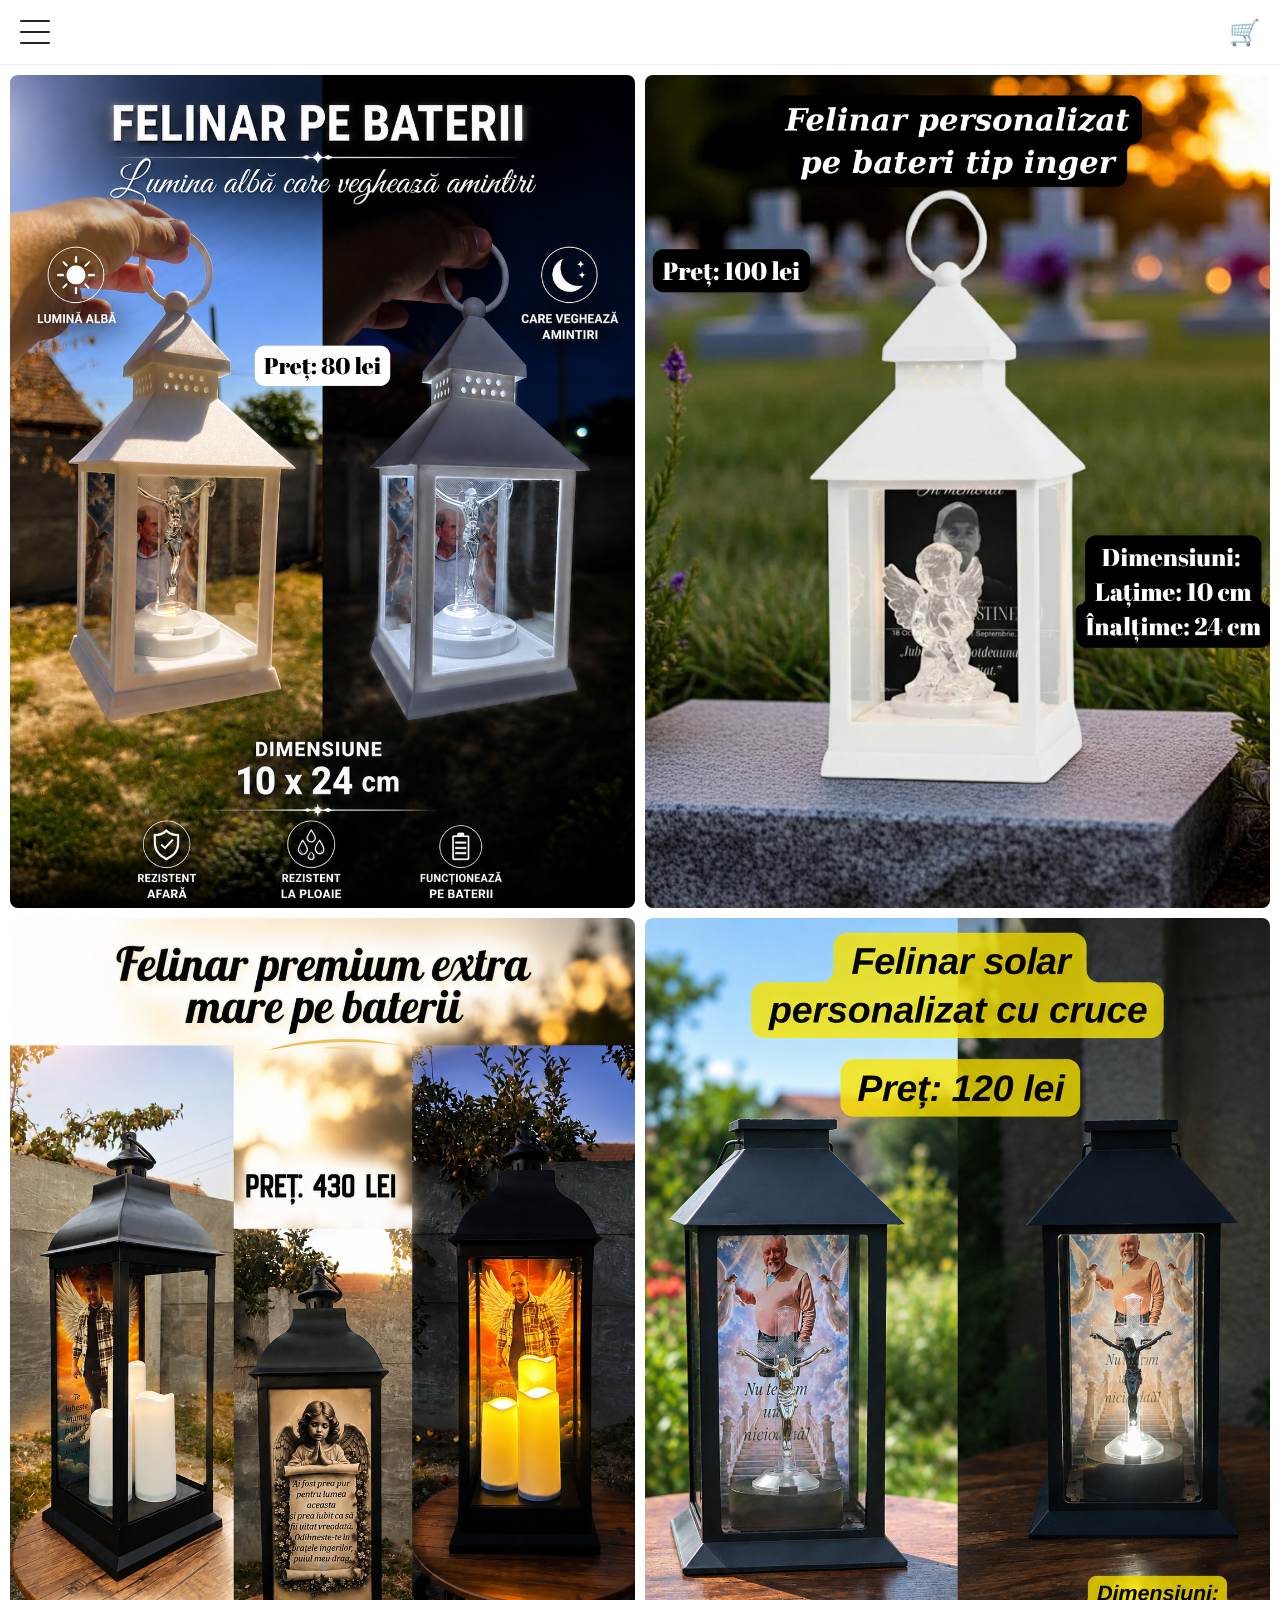
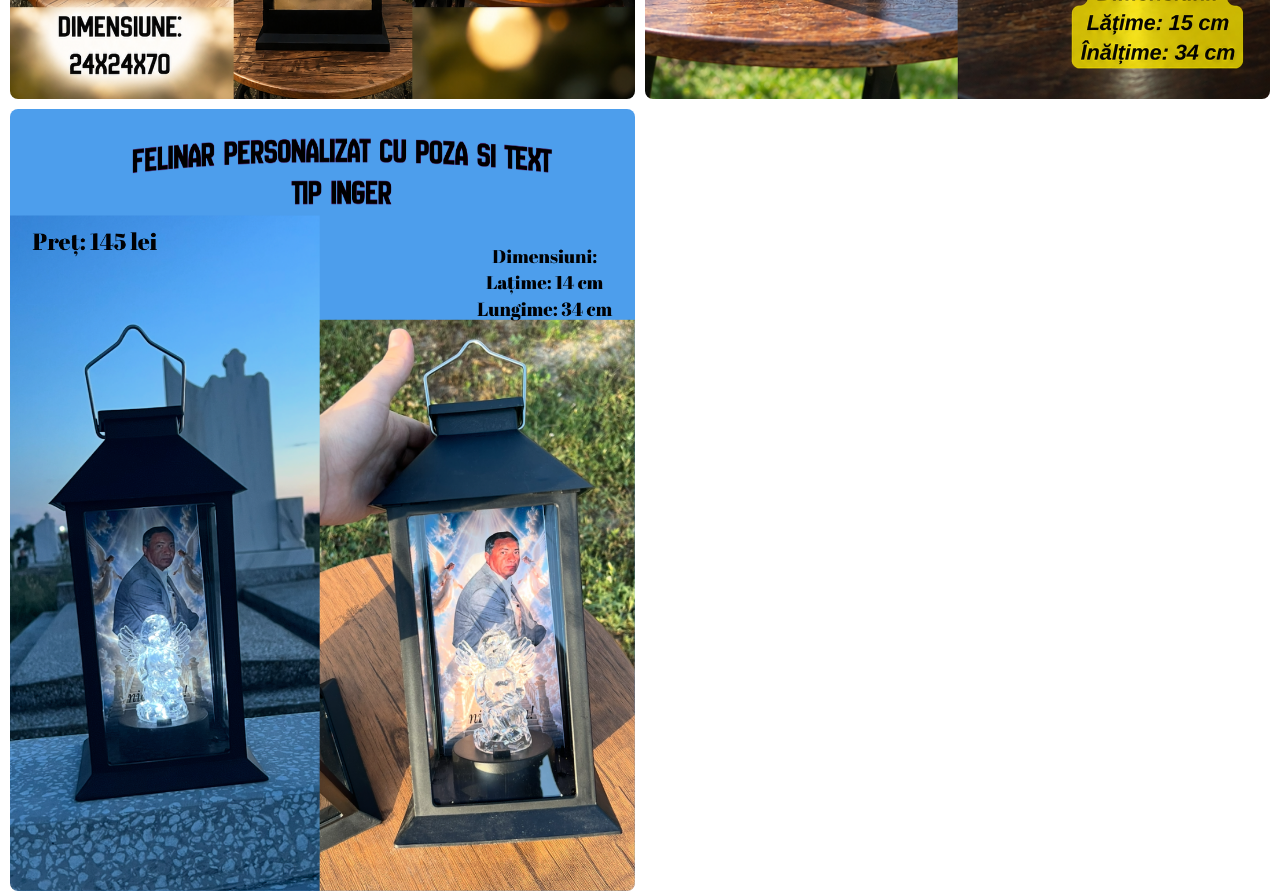
==== index.html @ ecf4034d "Add files via upload" ====
<!DOCTYPE html>
<html lang="ro">
<head>
    <meta charset="UTF-8">
    <meta name="viewport" content="width=device-width, initial-scale=1.0">
    <title>Felinare personalizate</title>
    <link rel="stylesheet" href="style.css">
</head>

<body>

    <header class="header">

        <div class="menu" onclick = "toggleMenu()">
            <span></span>
            <span></span>
            <span></span>
        </div>
        <div class="dropdown-menu" id="dropdownMenu">
            <a href="https://wa.me/40768460040" target="_blank" rel="noopener">💬 WhatsApp</a>
            <a href="tel:+40768460040">📞 0768 460 040</a>
            <a href="https://www.facebook.com/" target="_blank" rel="noopener">📘 Facebook</a>
            <a href="https://www.tiktok.com/" target="_blank" rel="noopener">🎵 TikTok</a>
            <a href="#">📍 Diniaș, Timiș</a>
        </div>
        <div class="cart">🛒</div>

    </header>


    <main>

  <section class="hero">

       <div class="hero-gallery">
            <a href="FelinarPersonalizatCuCruceCuPozaSiTextIeftin..png" class="lightbox">
                <img src="FelinarPersonalizatCuCruceCuPozaSiTextIeftin..png" alt="Felinar Personalizat Cu Cruce Cu Poza Si Text Ieftin">
            </a>
            <a href="FelinarPersonalizatCuIngerCuPozaSiText..png" class="lightbox">
                <img src="FelinarPersonalizatCuIngerCuPozaSiText..png" alt="Felinar Personalizat Cu Inger Cu Poza Si Text">
            </a>
            <a href="FelinarPersonalizatMareCuPozaSiText..png" class="lightbox">
                <img src="FelinarPersonalizatMareCuPozaSiText..png" alt="Felinar Personalizat Mare Cu Poza Si Text">
            </a>
            <a href="FelinarSolarPersonalizatCuCruceCuPozaSiText.png" class="lightbox">
                <img src="FelinarSolarPersonalizatCuCruceCuPozaSiText.png" alt="Felinar Solar Personalizat Cu Cruce Cu Poza Si Text">
            </a>
            <a href="FelinarSolarPersonalizatCuIngerCuPozaSiText..png" class="lightbox">
                <img src="FelinarSolarPersonalizatCuIngerCuPozaSiText..png" alt="Felinar Solar Personalizat Cu Inger Cu Poza Si Text">
            </a>
        </div>

    </section>
        <section class="content">

        </section>

    </main>
<script>
    function toggleMenu() {
        const menu = document.getElementById("dropdownMenu");
        menu.classList.toggle("show");
    }
</script>
</body>
</html>
---- style.css ----
* {
    box-sizing: border-box;
    margin: 0;
    padding: 0;
}

body {
    font-family: Arial, sans-serif;
    background: #ffffff;
}

/* =========================
   BARA DE SUS
   ========================= */

.header {
    width: 100%;
    height: 65px;
    display: flex;
    align-items: center;
    justify-content: space-between;
    padding: 0 20px;
    border-bottom: 1px solid #eeeeee;
}

.dropdown-menu {
    display: none;
    position: absolute;
    top: 60px;
    left: 10px;
    width: 220px;
    background: white;
    border-radius: 10px;
    box-shadow: 0 5px 20px rgba(0,0,0,0.2);
    z-index: 9999;
}

.dropdown-menu.show {
    display: block;
}

.dropdown-menu a {
    display: block;
    padding: 15px;
    color: #333;
    text-decoration: none;
    border-bottom: 1px solid #eee;
}

/* MENIU */
.menu {
    width: 30px;
    height: 24px;
    display: flex;
    flex-direction: column;
    justify-content: space-between;
    cursor: pointer;
}

.menu span {
    width: 100%;
    height: 2px;
    background: #222;
    border-radius: 2px;
}

/* COS */
.cart {
    font-size: 25px;
}


/* =========================
   GALERIA CU POZE
   ========================= */

.hero {
    width: 100%;
    height: 500px;
    padding: 10px;
    background: #ffffff;
}

.hero-gallery {
    width: 100%;
    height: 100%;

    display: grid;

    /* 2 coloane */
    grid-template-columns: repeat(2, 1fr);

    /* 3 randuri */
    grid-template-rows: repeat(3, 1fr);

    gap: 10px;
}

.hero-gallery img {
    width: 100%;
    height: 100%;
    object-fit: cover;
    border-radius: 8px;
    display: block;
}


/* =========================
   PRIMELE 2 POZE
   ========================= */

.hero-gallery img:nth-child(1) {
    grid-column: 1;
    grid-row: 1;
}

.hero-gallery img:nth-child(2) {
    grid-column: 2;
    grid-row: 1;
}


/* =========================
   URMATOARELE 2 POZE
   ========================= */

.hero-gallery img:nth-child(3) {
    grid-column: 1;
    grid-row: 2;
}

.hero-gallery img:nth-child(4) {
    grid-column: 2;
    grid-row: 2;
}


/* =========================
   ULTIMA POZA
   ========================= */

.hero-gallery img:nth-child(5) {
    grid-column: 1 / 3;
    grid-row: 3;
}


/* =========================
   TELEFON
   ========================= */

@media (max-width: 600px) {

    .hero {
        height: 400px;
        padding: 10px;
    }

    .hero-gallery {
        width: 100%;
        height: 100%;

        display: grid;

        grid-template-columns: repeat(2, 1fr);
        grid-template-rows: repeat(3, 1fr);

        gap: 6px;
    }

    .hero-gallery img {
        width: 100%;
        height: 100%;
        object-fit: cover;
        border-radius: 5px;
        display: block;
    }

}


/* =========================
   CONTINUT
   ========================= */

.content {
    padding: 30px 20px;
    text-align: center;
}

.content h1 {
    font-size: 28px;
    margin-bottom: 15px;
}

.content p {
    font-size: 16px;
    line-height: 1.5;
    color: #555;
}


/* =========================
   BUTON
   ========================= */

.button {
    display: inline-block;
    margin-top: 25px;
    padding: 14px 30px;
    background: #222;
    color: #ffffff;
    text-decoration: none;
    border-radius: 8px;
}
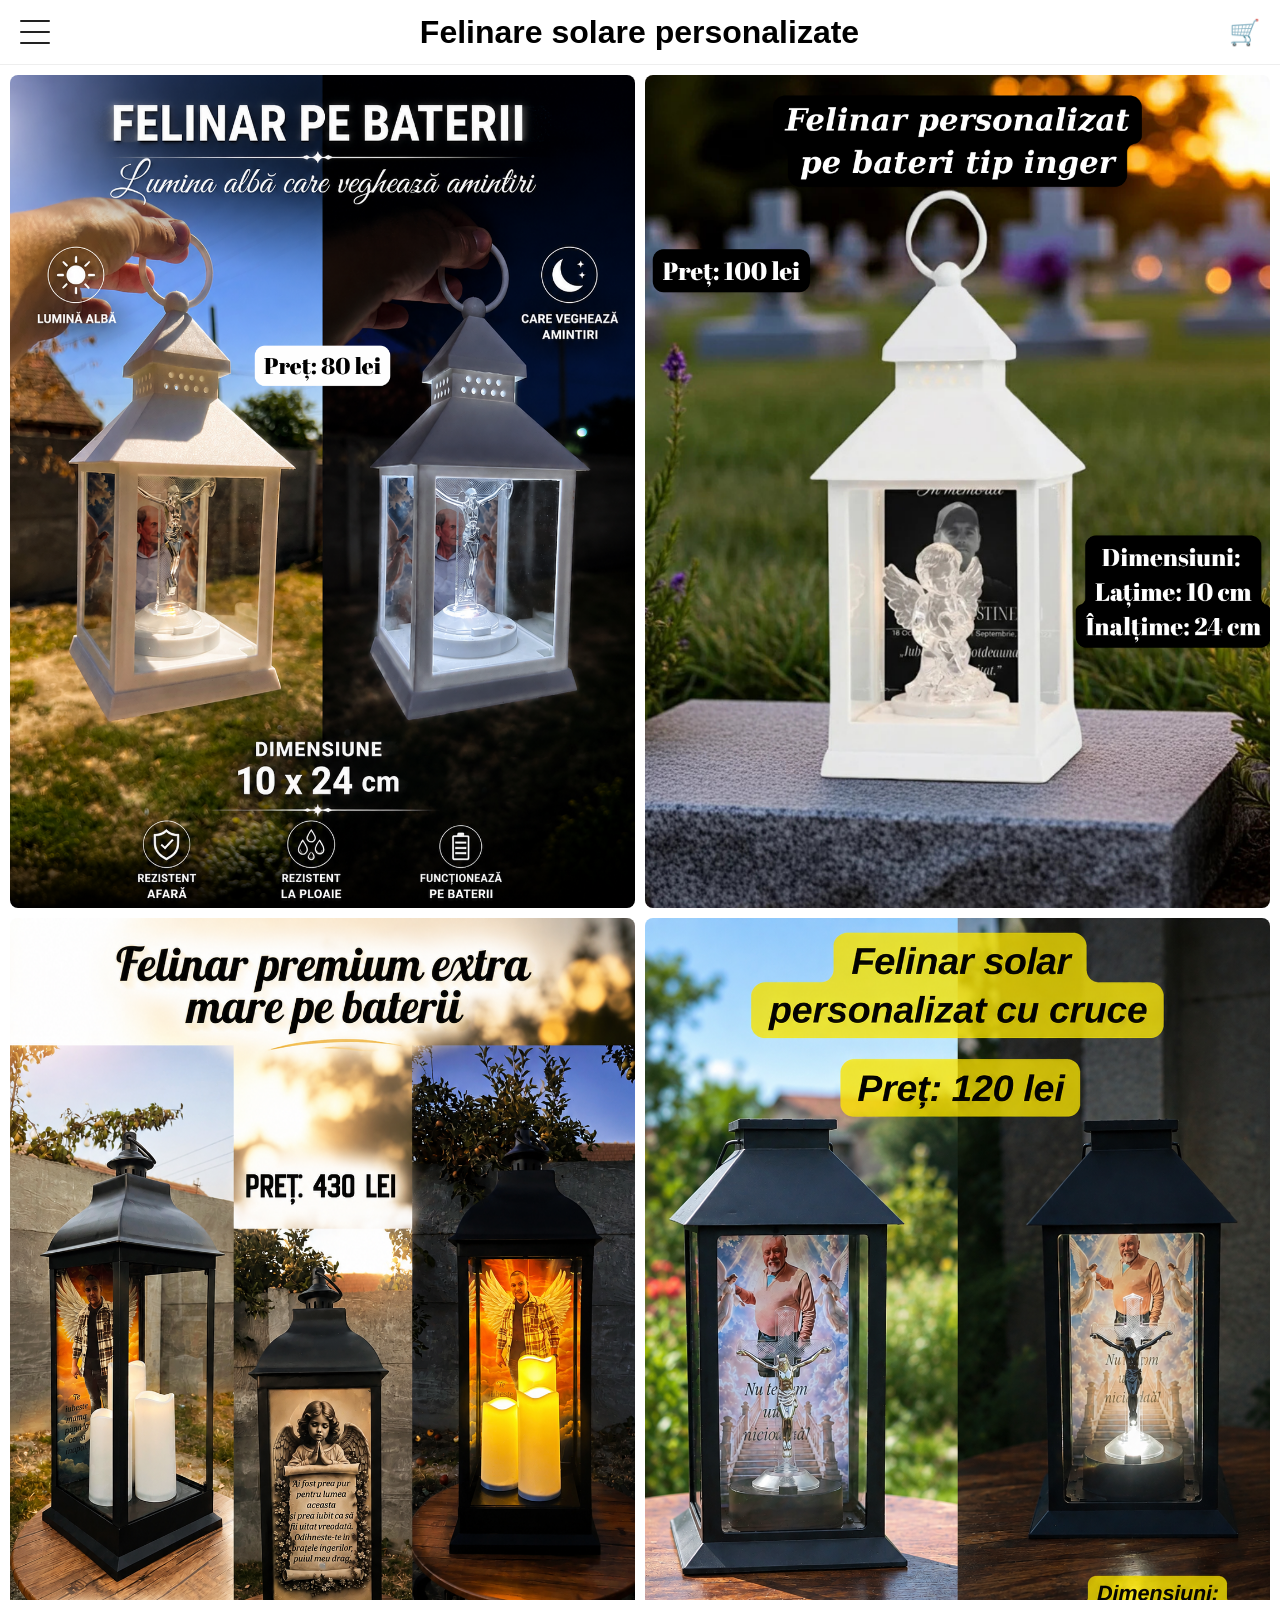
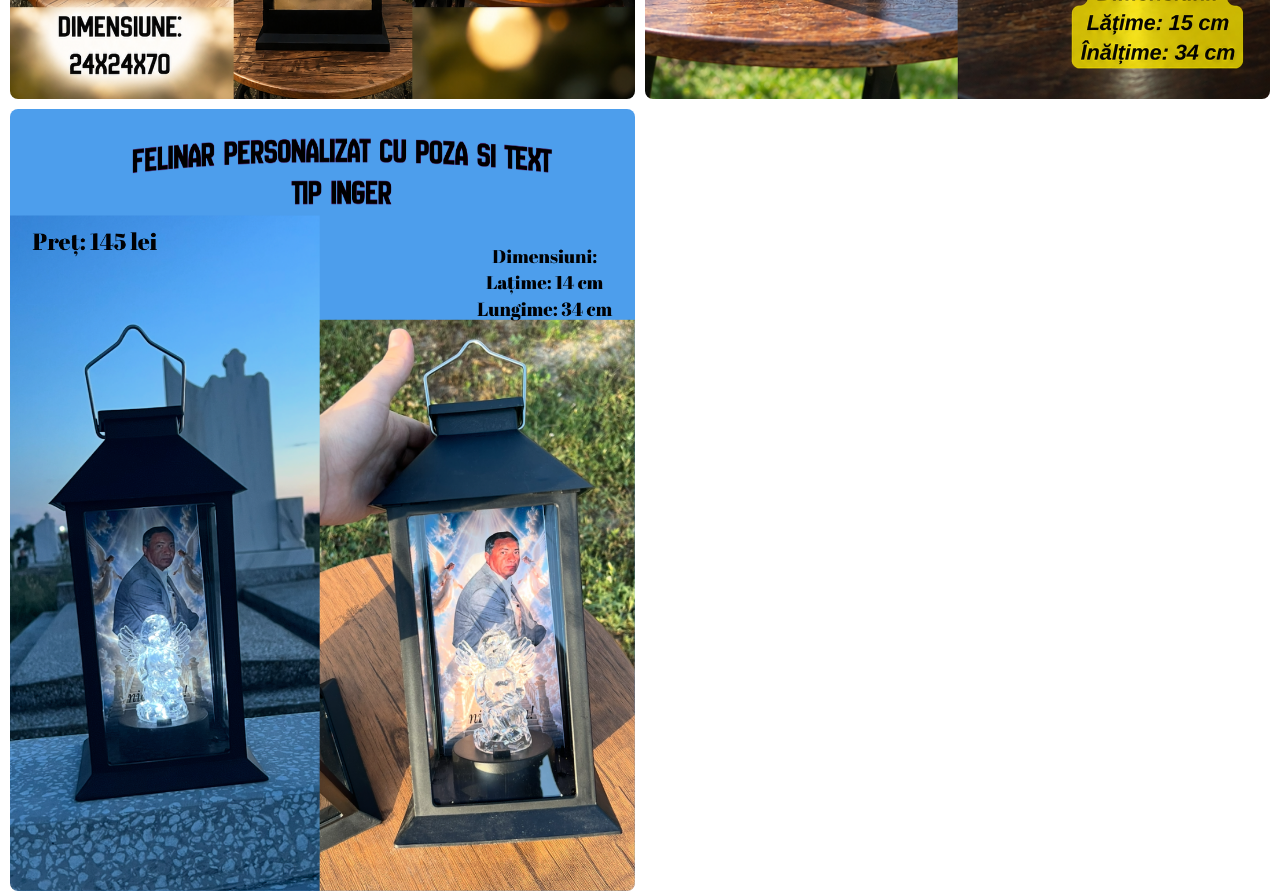
==== commit 2fe717e8: "Actualizare index" ====
--- a/index.html
+++ b/index.html
@@ -15,6 +15,10 @@
             <span></span>
             <span></span>
             <span></span>
+        </div>
+
+        <div>
+            <h1>Felinare solare personalizate</h1>
         </div>
         <div class="dropdown-menu" id="dropdownMenu">
             <a href="https://wa.me/40768460040" target="_blank" rel="noopener">💬 WhatsApp</a>
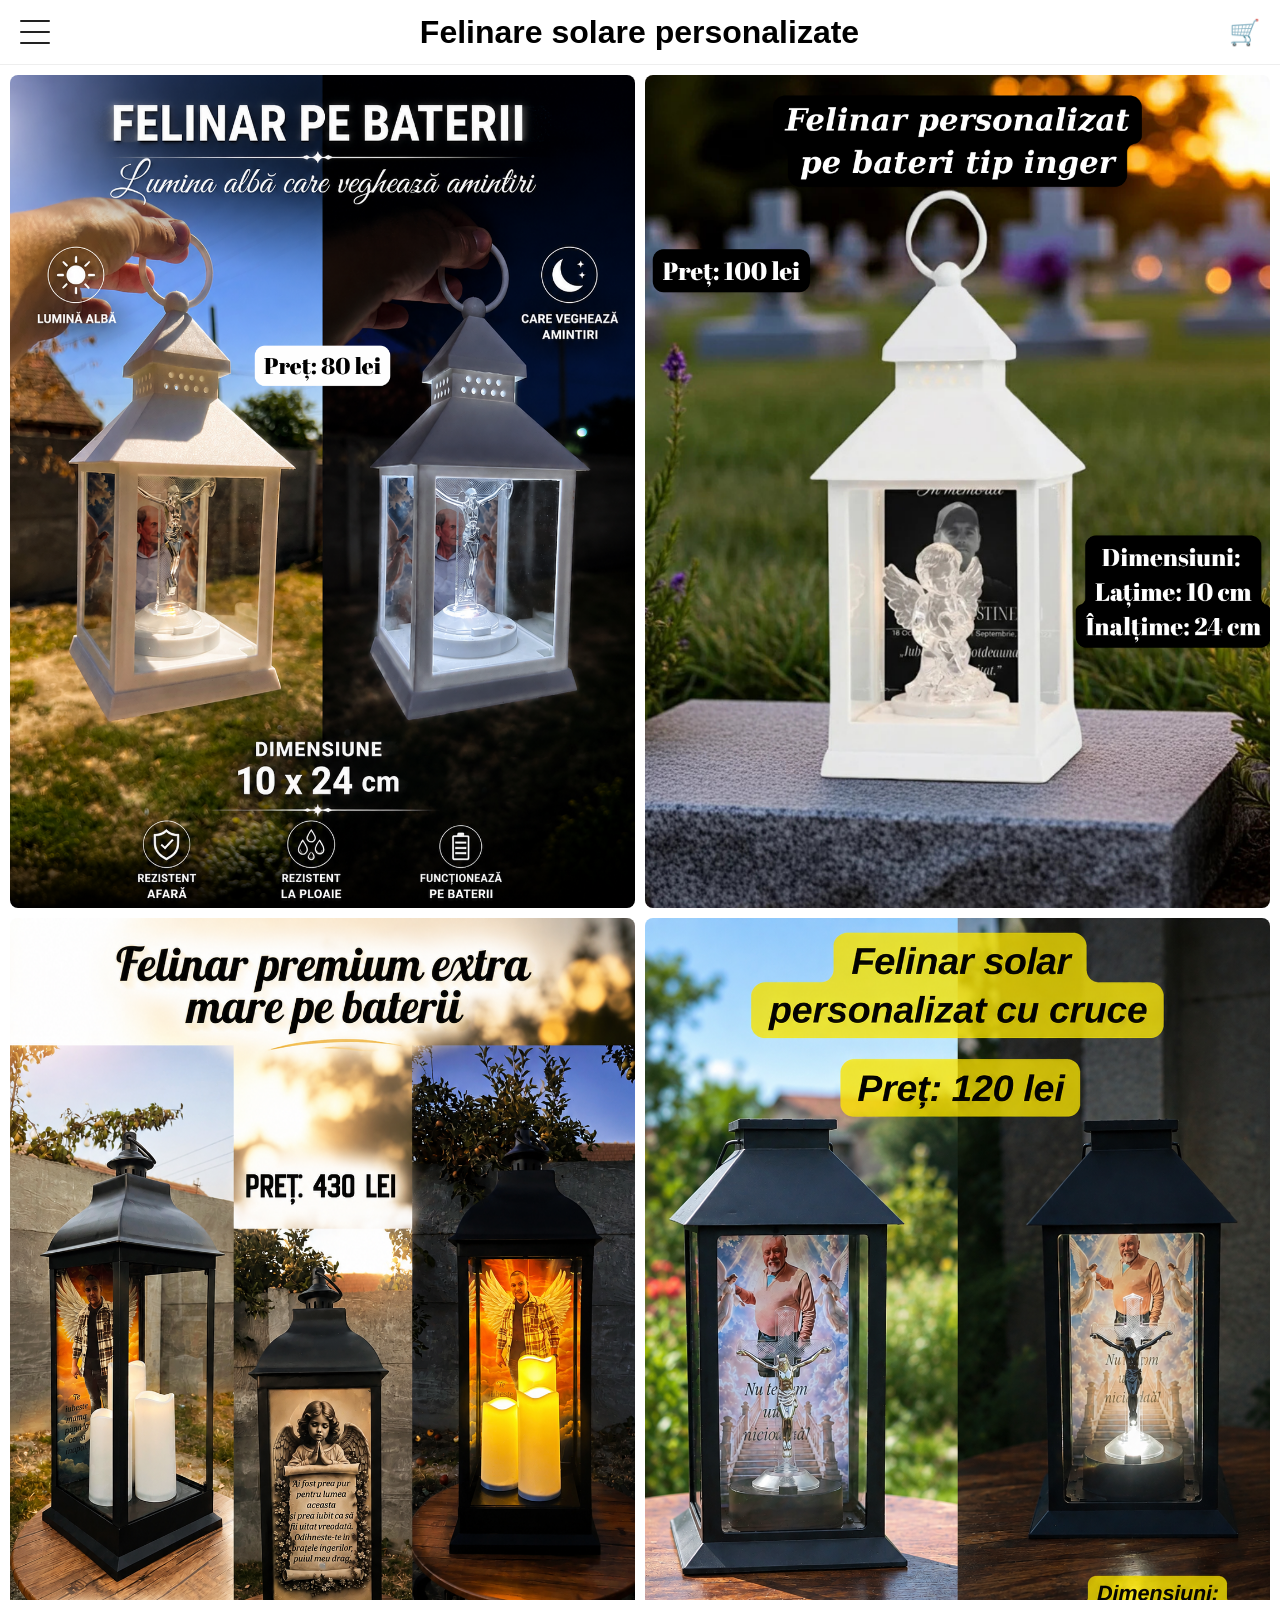
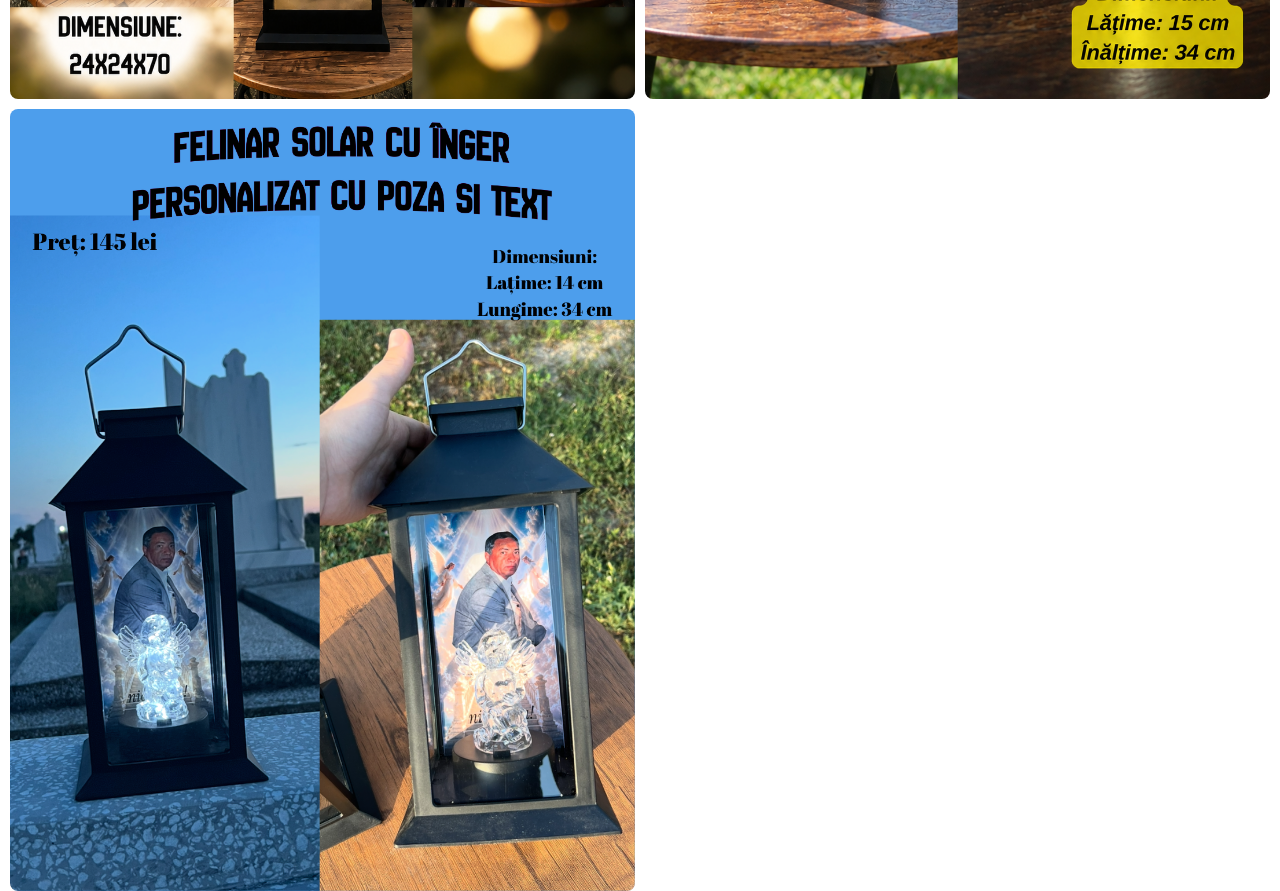
==== commit 73d559aa: "Update image" ====
--- a/index.html
+++ b/index.html
@@ -49,8 +49,8 @@
             <a href="FelinarSolarPersonalizatCuCruceCuPozaSiText.png" class="lightbox">
                 <img src="FelinarSolarPersonalizatCuCruceCuPozaSiText.png" alt="Felinar Solar Personalizat Cu Cruce Cu Poza Si Text">
             </a>
-            <a href="FelinarSolarPersonalizatCuIngerCuPozaSiText..png" class="lightbox">
-                <img src="FelinarSolarPersonalizatCuIngerCuPozaSiText..png" alt="Felinar Solar Personalizat Cu Inger Cu Poza Si Text">
+            <a href="FelinarSolarPersonalizatPozaSiTextInger.png" class="lightbox">
+                <img src="FelinarSolarPersonalizatPozaSiTextInger.png" alt="Felinar Solar Personalizat Cu Inger Cu Poza Si Text">
             </a>
         </div>
 
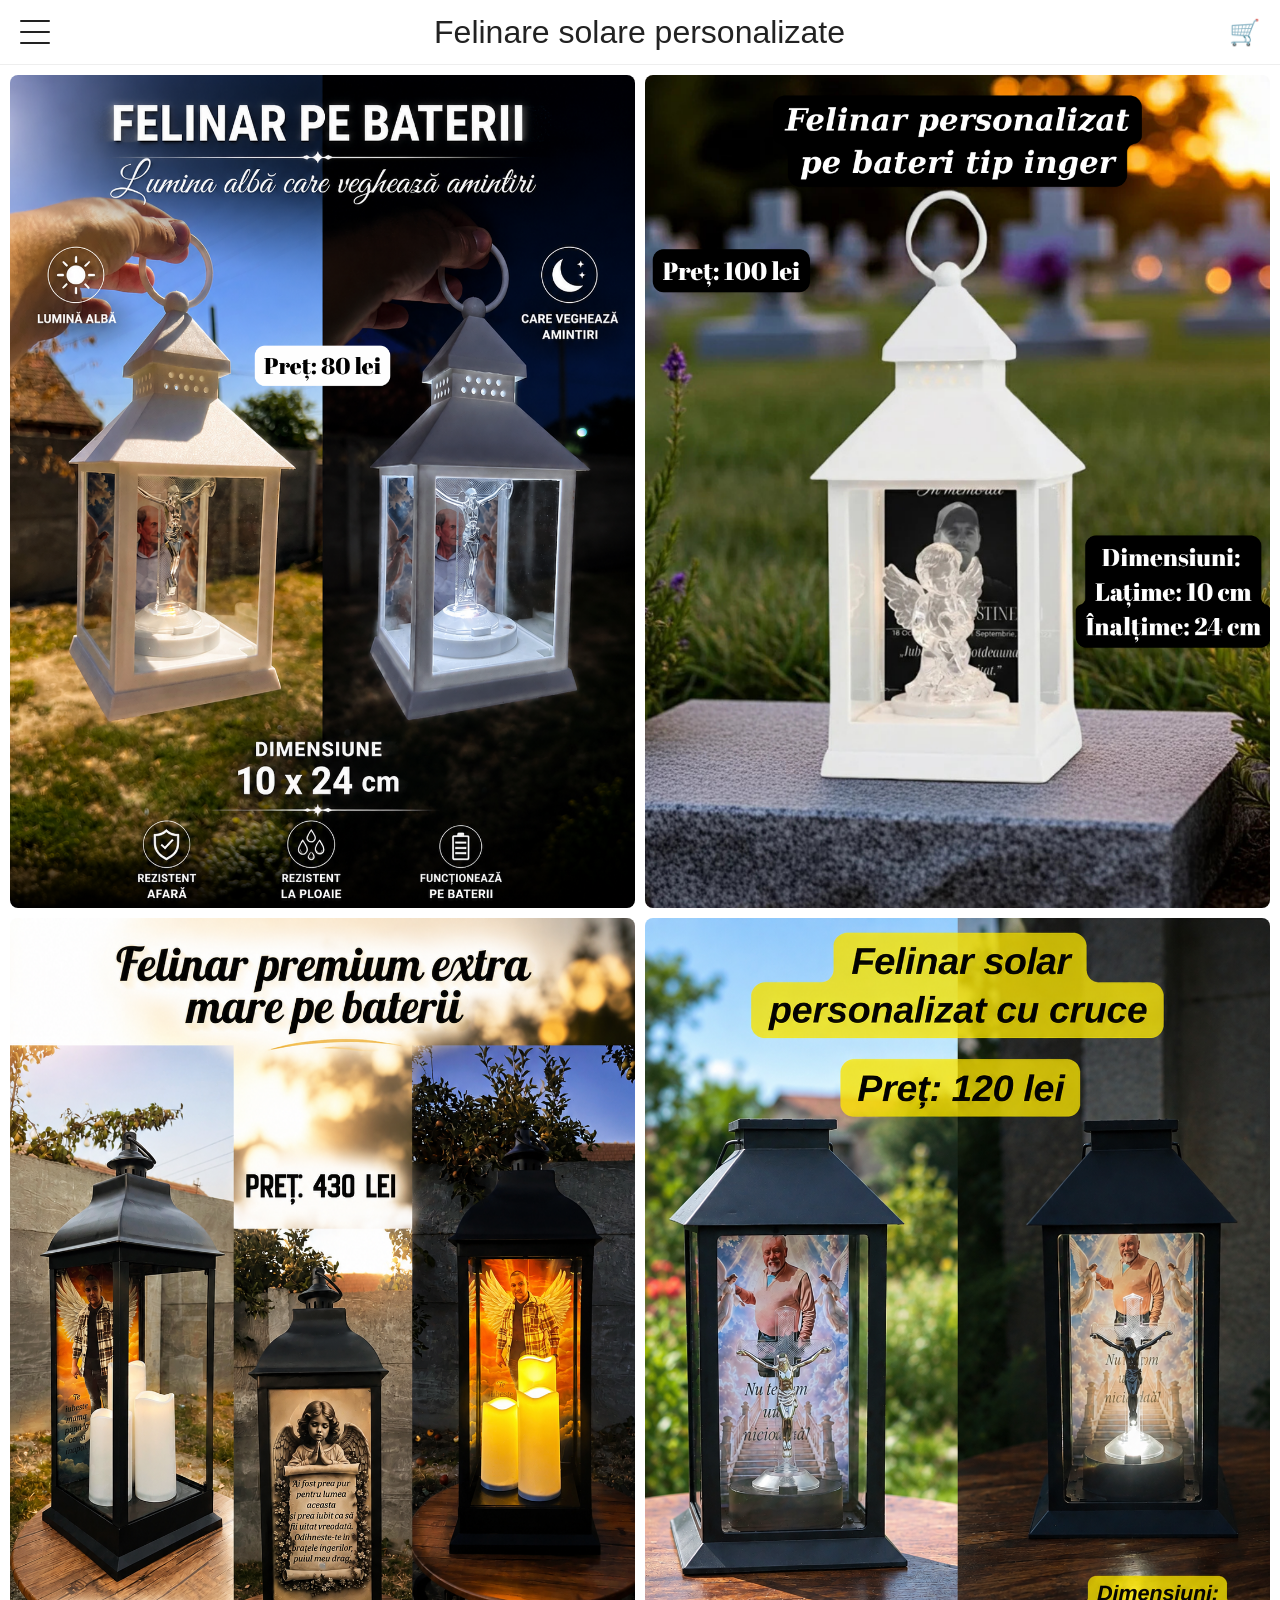
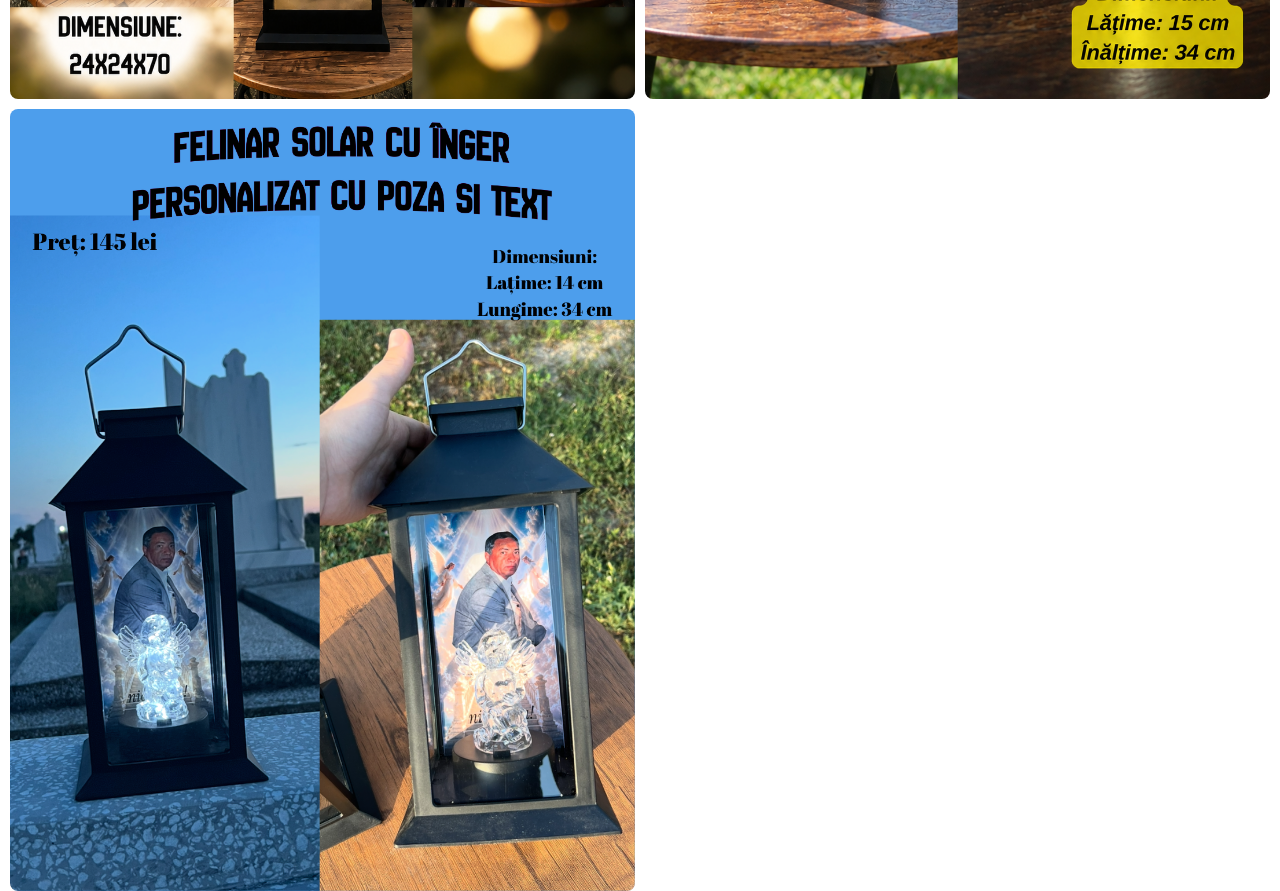
==== commit 2f65c8f7: "change title appearance" ====
--- a/index.html
+++ b/index.html
@@ -1,6 +1,15 @@
 <!DOCTYPE html>
 <html lang="ro">
 <head>
+    <!-- Google tag (gtag.js) -->
+    <script async src="https://www.googletagmanager.com/gtag/js?id=G-7STET2P257"></script>
+    <script>
+    window.dataLayer = window.dataLayer || [];
+    function gtag(){dataLayer.push(arguments);}
+    gtag('js', new Date());
+
+  gtag('config', 'G-7STET2P257');
+</script>
     <meta charset="UTF-8">
     <meta name="viewport" content="width=device-width, initial-scale=1.0">
     <title>Felinare personalizate</title>
@@ -17,7 +26,7 @@
             <span></span>
         </div>
 
-        <div>
+        <div class="site-title">
             <h1>Felinare solare personalizate</h1>
         </div>
         <div class="dropdown-menu" id="dropdownMenu">
--- a/style.css
+++ b/style.css
@@ -21,6 +21,14 @@
     justify-content: space-between;
     padding: 0 20px;
     border-bottom: 1px solid #eeeeee;
+}
+
+.site-title h1 {
+    font-size: 32px;
+    font-weight: 500;
+    text-align: center;
+    color: #222;
+    margin: 0;
 }
 
 .dropdown-menu {
@@ -151,6 +159,10 @@
 
 @media (max-width: 600px) {
 
+    .site-title h1 {
+        font-size: 18px;
+    }   
+
     .hero {
         height: 400px;
         padding: 10px;
@@ -186,11 +198,6 @@
 .content {
     padding: 30px 20px;
     text-align: center;
-}
-
-.content h1 {
-    font-size: 28px;
-    margin-bottom: 15px;
 }
 
 .content p {
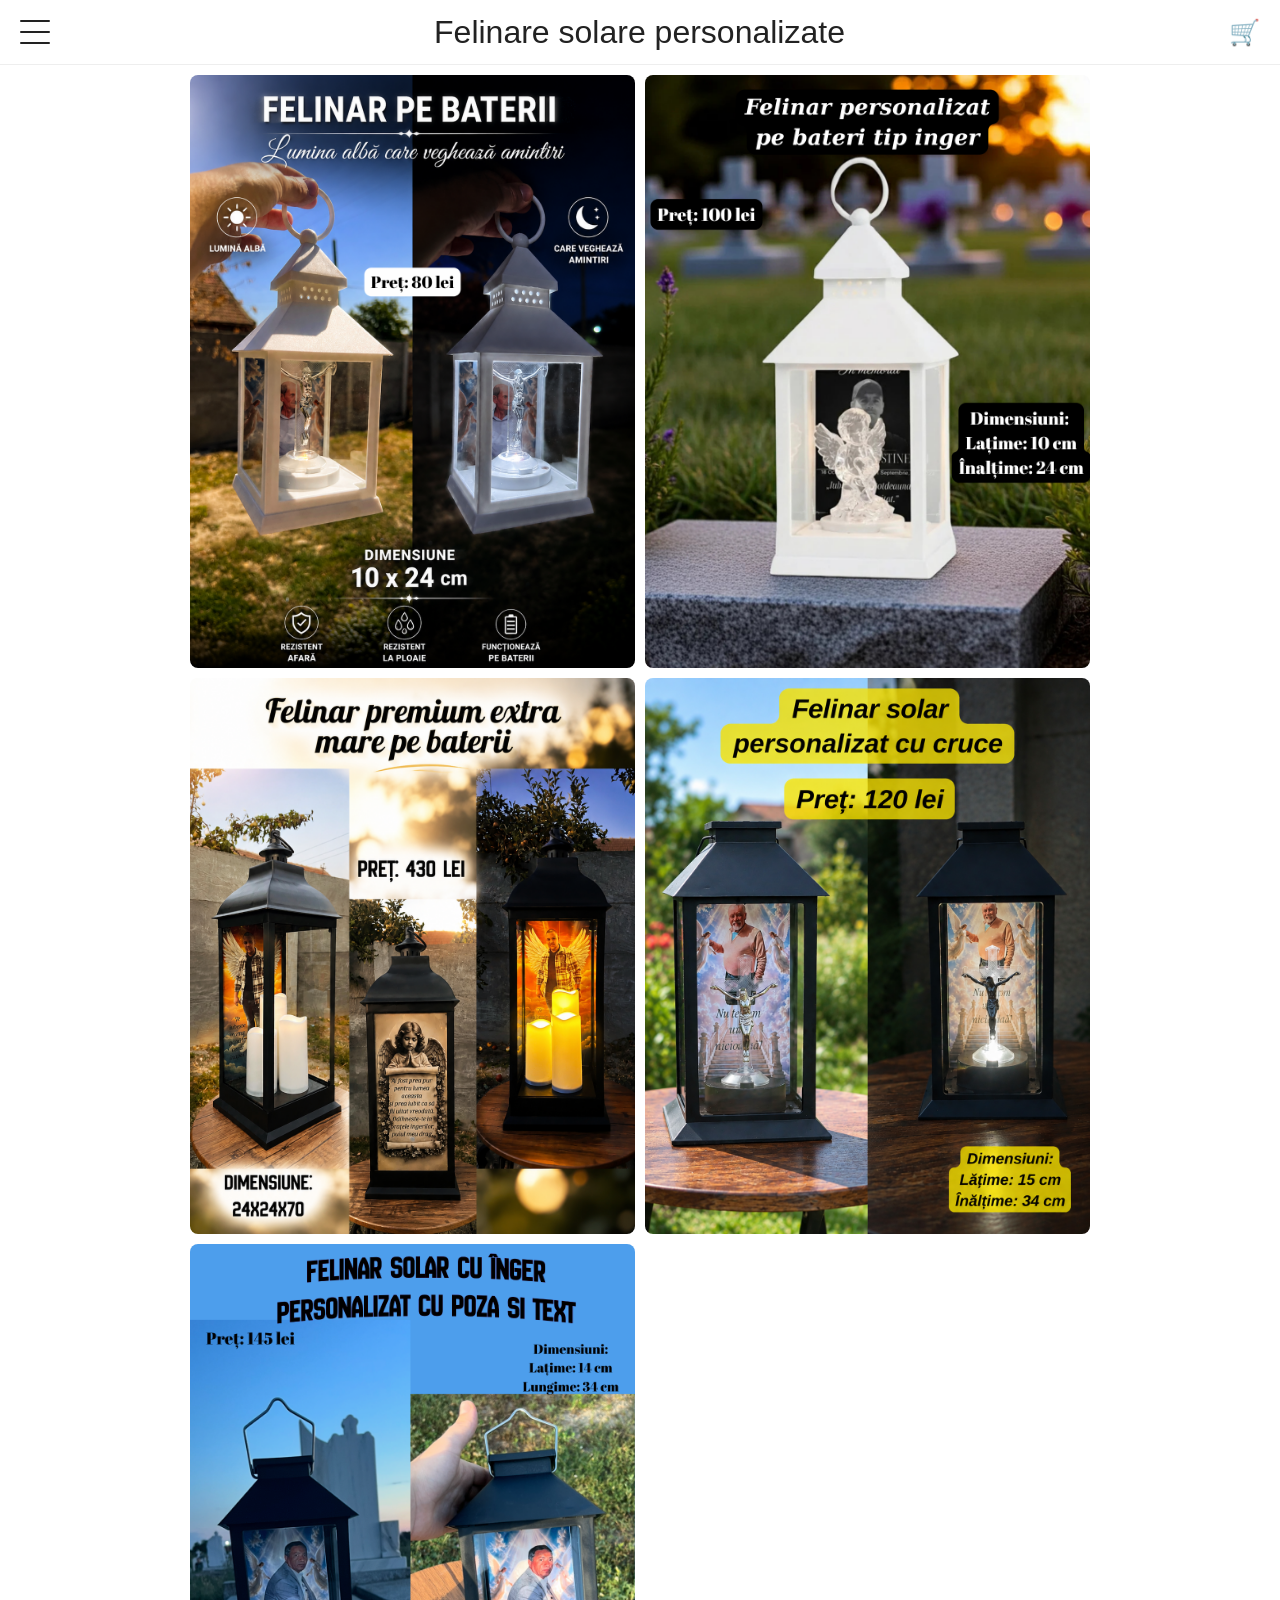
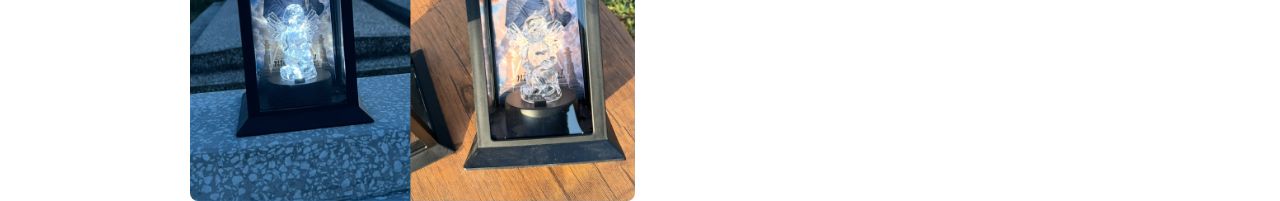
==== commit f3a12298: "add delivery page" ====
--- a/index.html
+++ b/index.html
@@ -30,11 +30,12 @@
             <h1>Felinare solare personalizate</h1>
         </div>
         <div class="dropdown-menu" id="dropdownMenu">
-            <a href="https://wa.me/40768460040" target="_blank" rel="noopener">💬 WhatsApp</a>
+            <a href="https://wa.me/40768460040" target="_blank" rel="noopener"><svg viewBox="0 0 40 40" width="22" height="22" aria-hidden="true" style="vertical-align:middle;margin-right:7px"><circle cx="20" cy="20" r="19" fill="#25D366"/><path d="M10 30l1.5-5A12 12 0 1 1 16 29l-6 1z" fill="none" stroke="#fff" stroke-width="2.2" stroke-linejoin="round"/><path d="M15 13c-.7 0-1.3.5-1.7 1.1-.5.7-.9 1.6-.9 2.6 0 1.3.8 2.8 1 3.1.3.4 2.1 3.4 5.2 4.8 2.5 1.1 3.1.9 3.7.8.6-.1 1.9-.8 2.2-1.6.3-.8.3-1.4.2-1.6-.1-.2-.4-.3-.8-.5l-2.4-1.1c-.3-.1-.6-.2-.8.2-.2.4-.9 1.1-1.1 1.3-.2.2-.4.3-.8.1-.4-.2-1.6-.6-3-1.8-1.1-1-1.8-2.2-2-2.6-.2-.4 0-.6.2-.8l.6-.7c.2-.2.3-.4.4-.6.1-.2 0-.5 0-.7l-1.1-2.6c-.3-.6-.6-.6-.9-.6H15z" fill="#fff"/></svg>WhatsApp</a>
             <a href="tel:+40768460040">📞 0768 460 040</a>
-            <a href="https://www.facebook.com/" target="_blank" rel="noopener">📘 Facebook</a>
-            <a href="https://www.tiktok.com/" target="_blank" rel="noopener">🎵 TikTok</a>
+            <a href="https://www.facebook.com/" target="_blank" rel="noopener"><svg viewBox="0 0 24 24" width="21" height="21" aria-hidden="true" style="vertical-align:middle;margin-right:8px"><circle cx="12" cy="12" r="12" fill="#0866FF"/><path d="M13.5 21v-8h2.7l.4-3h-3.1V8.1c0-.9.3-1.5 1.6-1.5h1.7V3.9c-.3 0-1.3-.1-2.5-.1-2.5 0-4.2 1.5-4.2 4.3V10H7.3v3h2.8v8h3.4z" fill="#fff"/></svg>Facebook</a>
+            <a href="https://www.tiktok.com/" target="_blank" rel="noopener"><svg viewBox="0 0 24 24" width="21" height="21" aria-hidden="true" style="vertical-align:middle;margin-right:8px"><path d="M15.5 3c.3 2.2 1.5 3.6 3.8 3.8v3.2a7.6 7.6 0 0 1-3.8-1.1v6.4a5.9 5.9 0 1 1-5.9-5.9c.4 0 .8 0 1.2.1v3.3a2.7 2.7 0 1 0 1.5 2.4V3h3.2z" fill="#25F4EE" transform="translate(-1 0)"/><path d="M15.5 3c.3 2.2 1.5 3.6 3.8 3.8v3.2a7.6 7.6 0 0 1-3.8-1.1v6.4a5.9 5.9 0 1 1-5.9-5.9c.4 0 .8 0 1.2.1v3.3a2.7 2.7 0 1 0 1.5 2.4V3h3.2z" fill="#FE2C55" transform="translate(1 0)"/><path d="M15.5 3c.3 2.2 1.5 3.6 3.8 3.8v3.2a7.6 7.6 0 0 1-3.8-1.1v6.4a5.9 5.9 0 1 1-5.9-5.9c.4 0 .8 0 1.2.1v3.3a2.7 2.7 0 1 0 1.5 2.4V3h3.2z" fill="#111"/></svg>TikTok</a>
             <a href="#">📍 Diniaș, Timiș</a>
+            <a href="detalii-transport.html">🚚 Detalii Transport</a>
         </div>
         <div class="cart">🛒</div>
 
@@ -76,4 +77,4 @@
     }
 </script>
 </body>
-</html>+</html>
--- a/style.css
+++ b/style.css
@@ -84,7 +84,7 @@
 
 .hero {
     width: 100%;
-    height: 500px;
+    height: 380px;
     padding: 10px;
     background: #ffffff;
 }
@@ -92,6 +92,8 @@
 .hero-gallery {
     width: 100%;
     height: 100%;
+    max-width: 900px;
+    margin: 0 auto;
 
     display: grid;
 
@@ -164,7 +166,7 @@
     }   
 
     .hero {
-        height: 400px;
+        height: 320px;
         padding: 10px;
     }
 
@@ -219,4 +221,4 @@
     color: #ffffff;
     text-decoration: none;
     border-radius: 8px;
-}+}
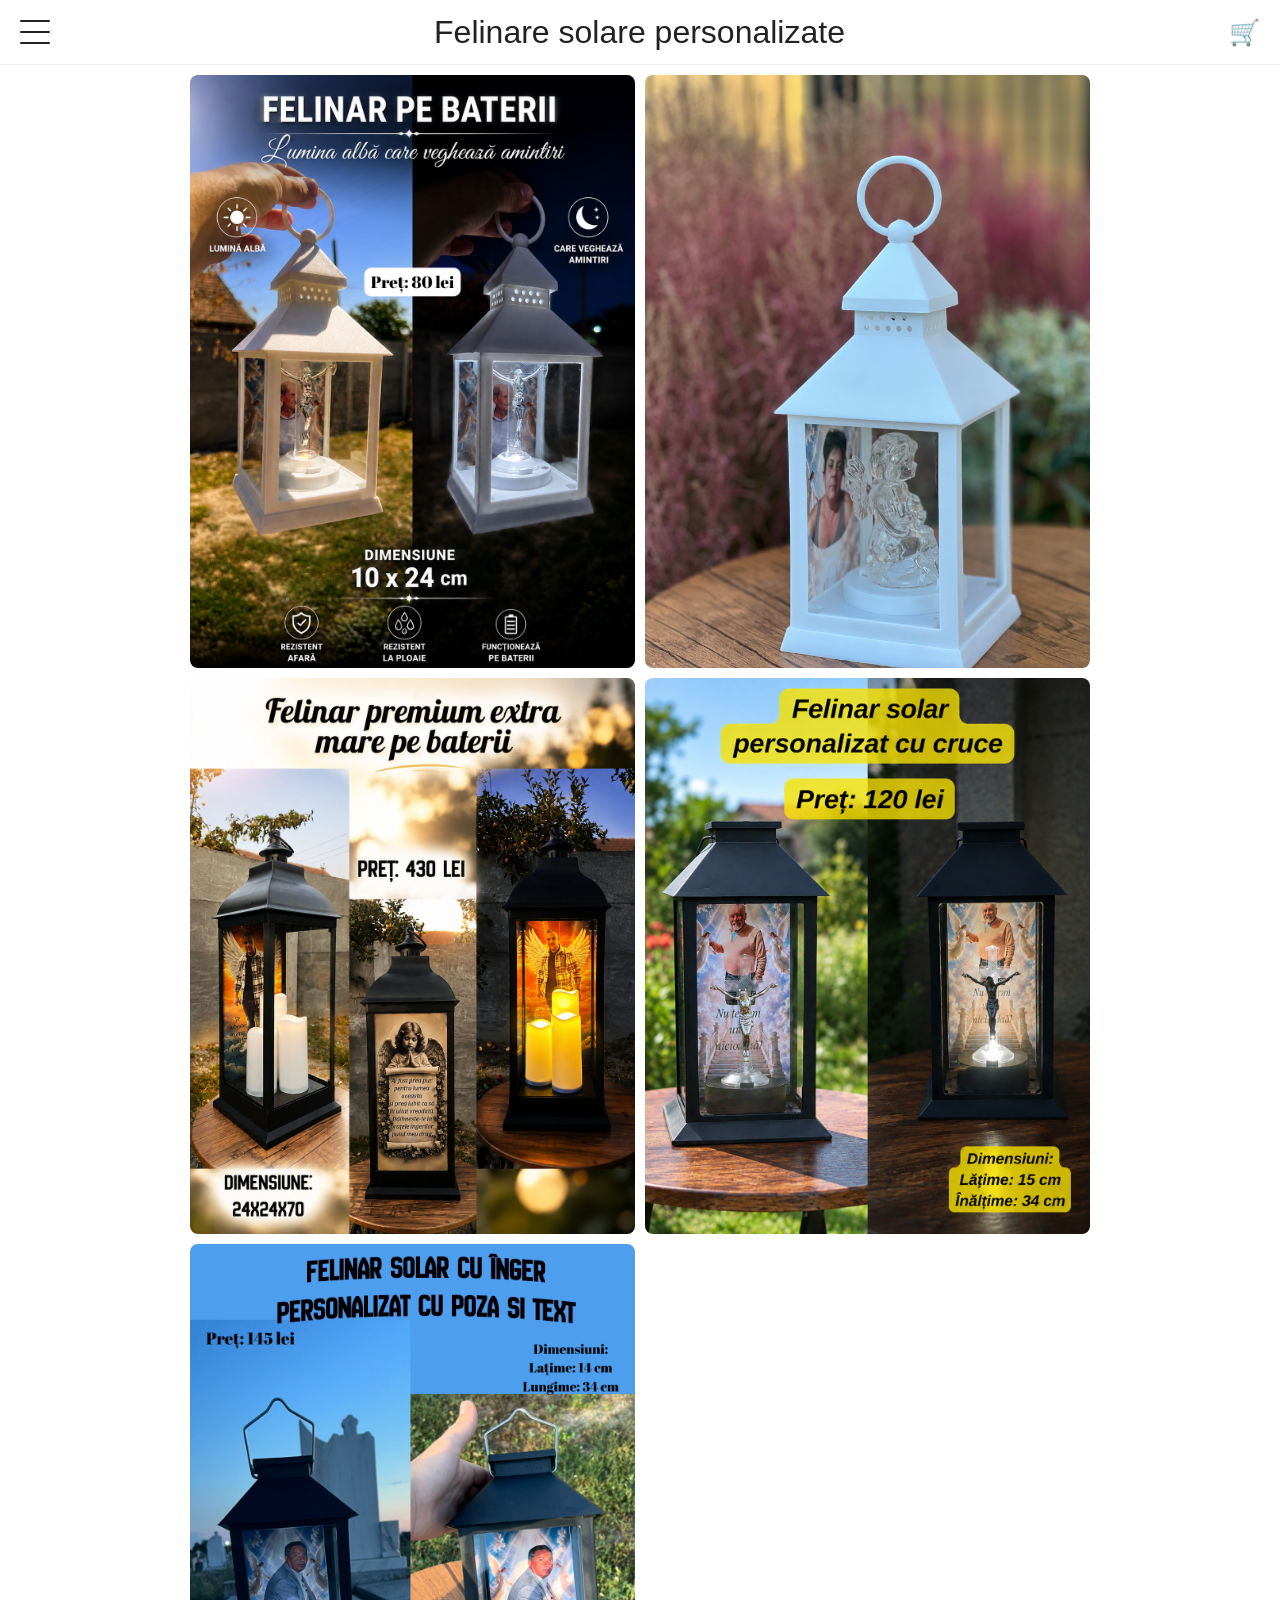
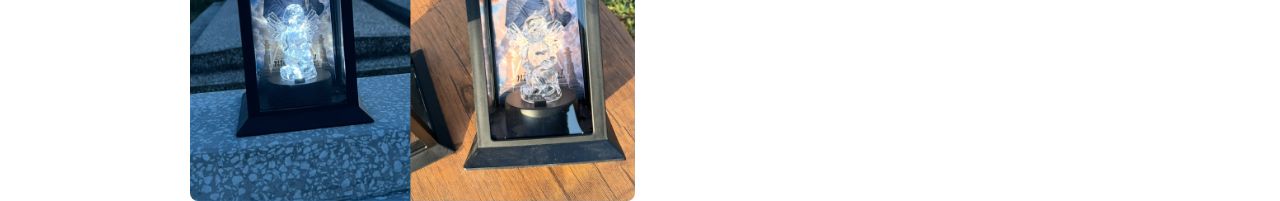
==== commit 36e94a0b: "Replace angel lantern photo" ====
--- a/index.html
+++ b/index.html
@@ -50,8 +50,8 @@
             <a href="FelinarPersonalizatCuCruceCuPozaSiTextIeftin..png" class="lightbox">
                 <img src="FelinarPersonalizatCuCruceCuPozaSiTextIeftin..png" alt="Felinar Personalizat Cu Cruce Cu Poza Si Text Ieftin">
             </a>
-            <a href="FelinarPersonalizatCuIngerCuPozaSiText..png" class="lightbox">
-                <img src="FelinarPersonalizatCuIngerCuPozaSiText..png" alt="Felinar Personalizat Cu Inger Cu Poza Si Text">
+            <a href="IMG_8479.jpeg" class="lightbox">
+                <img src="IMG_8479.jpeg" alt="Felinar personalizat cu înger și fotografie">
             </a>
             <a href="FelinarPersonalizatMareCuPozaSiText..png" class="lightbox">
                 <img src="FelinarPersonalizatMareCuPozaSiText..png" alt="Felinar Personalizat Mare Cu Poza Si Text">
